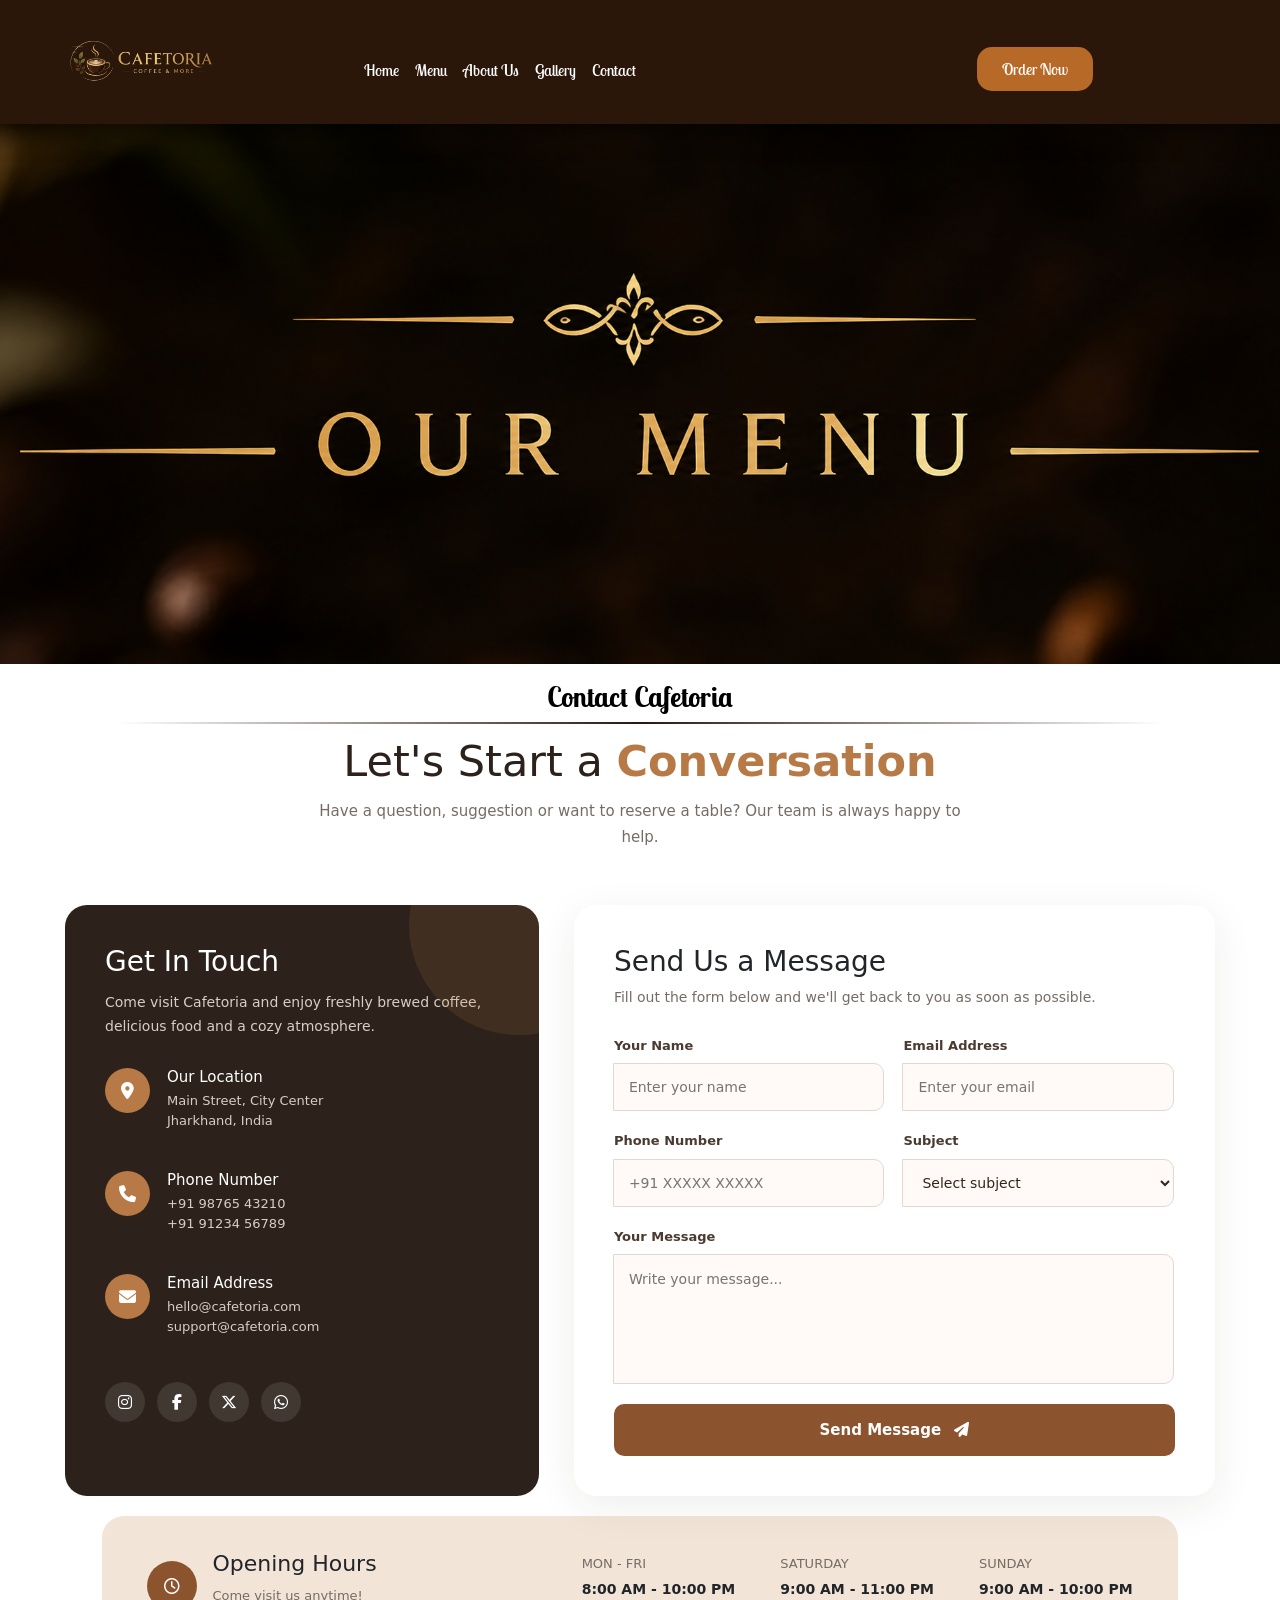
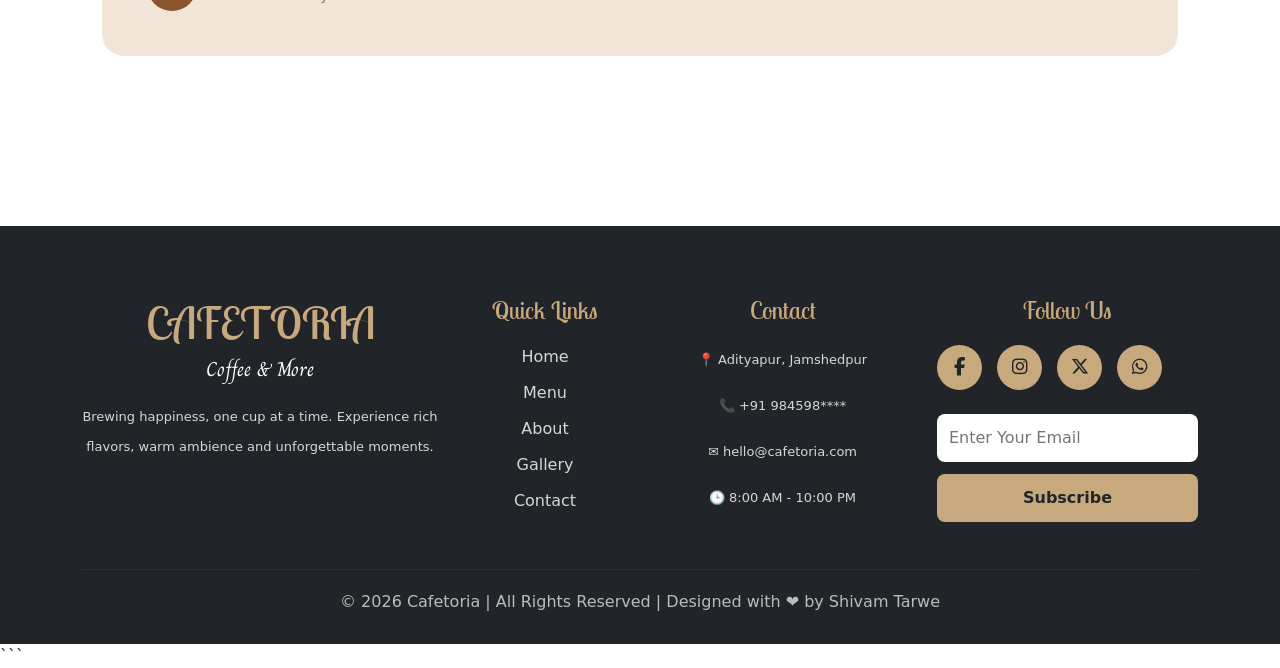
==== contactus.html @ feb21524 "updated version" ====
<!DOCTYPE html>
<html lang="en">

<head>
    <meta charset="UTF-8">
    <meta name="viewport" content="width=device-width, initial-scale=1.0">
    <title>Document</title>
    <link href="https://cdn.jsdelivr.net/npm/bootstrap@5.3.8/dist/css/bootstrap.min.css" rel="stylesheet"
        integrity="sha384-sRIl4kxILFvY47J16cr9ZwB07vP4J8+LH7qKQnuqkuIAvNWLzeN8tE5YBujZqJLB" crossorigin="anonymous">
    <link rel="stylesheet" href="https://cdnjs.cloudflare.com/ajax/libs/font-awesome/6.7.2/css/all.min.css">
    <link rel="preconnect" href="https://fonts.googleapis.com">
    <link rel="preconnect" href="https://fonts.gstatic.com" crossorigin>
    <link
        href="https://fonts.googleapis.com/css2?family=Charm:wght@400;700&family=Dancing+Script:wght@400..700&family=Lobster+Two:ital,wght@0,400;0,700;1,400;1,700&display=swap"
        rel="stylesheet">

    <link rel="stylesheet" href="css/menu.css">
    <link rel="stylesheet" href="css/media.css">
    <link rel="stylesheet" href="css/contactus.css">
</head>

<body>
    <header class="headermenu">
        <div class="container-fluid">
            <div class="row">
                <div class="col-lg-3 col-md-3 col-12">
                    <div class="image1">
                        <img src="logo1menu.png" alt="">
                    </div>
                </div>
                <div class="col-lg-5 col-md-5 col-12">
                    <nav class="navbar navbar-expand-lg">
                        <button class="navbar-toggler" type="button" data-bs-toggle="collapse"
                            data-bs-target="#navbarNavDropdown" aria-controls="navbarNavDropdown" aria-expanded="false"
                            aria-label="Toggle navigation">
                            <span class="navbar-toggler-icon"></span>
                        </button>
                        <div class="collapse navbar-collapse" id="navbarNavDropdown">
                            <ul class="navbar-nav">
                                <li class=" menu nav-item">
                                    <a class=" menu nav-link" href="index.html">Home</a>
                                </li>
                                <li class=" menu nav-item">
                                    <a class=" menu nav-link" href="meu.html">Menu</a>
                                </li>
                                <li class="menu nav-item">
                                    <a class="nav-link" href="about.html">About Us</a>
                                </li>
                                <li class="menu nav-item">
                                    <a class="nav-link" href="gallery.html">Gallery</a>
                                </li>
                                <li class="menu nav-item">
                                    <a class="nav-link" href="contact.html">Contact</a>
                                </li>
                            </ul>
                        </div>
                    </nav>
                </div>
                <div class="col-lg-4 col-md-4 col-12 gx-2">
                    <div class="buymenu">
                        <a href="#">Order Now</a>
                    </div>
                </div>
            </div>
        </div>
    </header>

    <section>
        <div class="row">
            <div class="col-12 menuhero">
                <img src="menuhero.png" alt="">
            </div>
        </div>
    </section>

    <!-- <section class="contact-section" id="contact"> -->
    <section>
        <div class="container px-5">
            <div class="row justify-content-center">
                <div class="col-12">
                    <div class="text pt-3">
                        <h3>Contact Cafetoria</h3>
                        <div class="line"></div>
                    </div>
                </div>
            </div>
        </div>
    </section>

        <div class="section-heading">
            <h2>Let's Start a <b>Conversation</b></h2>
            <p>Have a question, suggestion or want to reserve a table? Our team is always happy to help.</p>
        </div>

        <div class="contact-container">


            <!-- =====================
                 CONTACT INFORMATION
            ====================== -->

            <div class="contact-info">

                <h3>
                    Get In Touch
                </h3>

                <p>
                    Come visit Cafetoria and enjoy freshly brewed
                    coffee, delicious food and a cozy atmosphere.
                </p>


                <!-- Address -->

                <div class="info-item">

                    <div class="info-icon">
                        <i class="fa-solid fa-location-dot"></i>
                    </div>

                    <div>

                        <h4>Our Location</h4>

                        <p>
                            Main Street, City Center<br>
                            Jharkhand, India
                        </p>

                    </div>

                </div>


                <!-- Phone -->

                <div class="info-item">

                    <div class="info-icon">
                        <i class="fa-solid fa-phone"></i>
                    </div>

                    <div>

                        <h4>Phone Number</h4>

                        <p>
                            +91 98765 43210<br>
                            +91 91234 56789
                        </p>

                    </div>

                </div>


                <!-- Email -->

                <div class="info-item">

                    <div class="info-icon">
                        <i class="fa-solid fa-envelope"></i>
                    </div>

                    <div>

                        <h4>Email Address</h4>

                        <p>
                            hello@cafetoria.com<br>
                            support@cafetoria.com
                        </p>

                    </div>

                </div>


                <!-- Social Media -->

                <div class="social-links">

                    <a href="#">
                        <i class="fa-brands fa-instagram"></i>
                    </a>

                    <a href="#">
                        <i class="fa-brands fa-facebook-f"></i>
                    </a>

                    <a href="#">
                        <i class="fa-brands fa-x-twitter"></i>
                    </a>

                    <a href="#">
                        <i class="fa-brands fa-whatsapp"></i>
                    </a>

                </div>

            </div>



            <!-- =====================
                 CONTACT FORM
            ====================== -->

            <div class="contact-form">

                <h3>
                    Send Us a Message
                </h3>

                <p>
                    Fill out the form below and we'll get back
                    to you as soon as possible.
                </p>


                <form id="contactForm">


                    <!-- Name + Email -->

                    <div class="form-row">

                        <div class="input-group">

                            <label>
                                Your Name
                            </label>

                            <input
                                type="text"
                                id="name"
                                placeholder="Enter your name"
                                required>

                        </div>


                        <div class="input-group">

                            <label>
                                Email Address
                            </label>

                            <input
                                type="email"
                                id="email"
                                placeholder="Enter your email"
                                required>

                        </div>

                    </div>



                    <!-- Phone + Subject -->

                    <div class="form-row">

                        <div class="input-group">

                            <label>
                                Phone Number
                            </label>

                            <input
                                type="tel"
                                id="phone"
                                placeholder="+91 XXXXX XXXXX">

                        </div>


                        <div class="input-group">

                            <label>
                                Subject
                            </label>

                            <select id="subject">

                                <option value="">
                                    Select subject
                                </option>

                                <option>
                                    General Enquiry
                                </option>

                                <option>
                                    Table Reservation
                                </option>

                                <option>
                                    Feedback
                                </option>

                                <option>
                                    Catering
                                </option>

                            </select>

                        </div>

                    </div>



                    <!-- Message -->

                    <div class="input-group">

                        <label>
                            Your Message
                        </label>

                        <textarea
                            id="message"
                            placeholder="Write your message..."
                            required></textarea>

                    </div>



                    <!-- Button -->

                    <button
                        type="submit"
                        class="submit-btn">

                        Send Message

                        <i class="fa-solid fa-paper-plane"></i>

                    </button>


                </form>

            </div>

        </div>

    </section>



    <!-- =========================
         OPENING HOURS
    ========================= -->

    <section class="hours-section">

        <div class="hours-card">


            <div class="hours-title">

                <i class="fa-regular fa-clock"></i>

                <div>

                    <h3>Opening Hours</h3>

                    <p>
                        Come visit us anytime!
                    </p>

                </div>

            </div>


            <div class="hours">

                <div class="day">

                    <h4>MON - FRI</h4>

                    <p>
                        8:00 AM - 10:00 PM
                    </p>

                </div>


                <div class="day">

                    <h4>SATURDAY</h4>

                    <p>
                        9:00 AM - 11:00 PM
                    </p>

                </div>


                <div class="day">

                    <h4>SUNDAY</h4>

                    <p>
                        9:00 AM - 10:00 PM
                    </p>

                </div>

            </div>

        </div>

    </section>



    <!-- =========================
         FOOTER
    ========================= -->

    <footer class="footer">
        <div class="container">
            <div class="row">
                <div class="col-lg-4">
                    <h2>CAFETORIA</h2>
                    <h5>Coffee & More</h5>
                    <p>
                        Brewing happiness, one cup at a time.
                        Experience rich flavors, warm ambience
                        and unforgettable moments.
                    </p>
                </div>
                <div class="col-lg-2">
                    <h4>Quick Links</h4>
                    <ul>
                        <li><a href="#">Home</a></li>
                        <li><a href="#">Menu</a></li>
                        <li><a href="#">About</a></li>
                        <li><a href="#">Gallery</a></li>
                        <li><a href="#">Contact</a></li>
                    </ul>
                </div>
                <div class="col-lg-3">
                    <h4>Contact</h4>
                    <p>📍 Adityapur, Jamshedpur</p>
                    <p>📞 +91 984598****</p>
                    <p>✉ hello@cafetoria.com</p>
                    <p>🕒 8:00 AM - 10:00 PM</p>
                </div>
                <div class="col-lg-3">
                    <h4>Follow Us</h4>
                    <div class="social">
                        <a href="#"><i class="fa-brands fa-facebook-f"></i></a>
                        <a href="#"><i class="fa-brands fa-instagram"></i></a>
                        <a href="#"><i class="fa-brands fa-x-twitter"></i></a>
                        <a href="#"><i class="fa-brands fa-whatsapp"></i></a>
                    </div>
                    <br>
                    <input type="email" placeholder="Enter Your Email">
                    <button>Subscribe</button>
                </div>
            </div>
            <hr>
            <div class="copyright">
                © 2026 Cafetoria | All Rights Reserved | Designed with ❤️ by Shivam Tarwe
            </div>
        </div>
    </footer>



    <!-- =========================
         JAVASCRIPT
    ========================= -->

    <script>

        const form =
            document.getElementById("contactForm");


        form.addEventListener("submit", function (event) {

            event.preventDefault();


            const name =
                document.getElementById("name").value;


            alert(
                "Thank you, " +
                name +
                "! Your message has been sent successfully."
            );


            form.reset();

        });

    </script>


</body>

</html>
```
---- css/menu.css ----
.headermenu .container-fluid { 
    background: #2B160A;
    backdrop-filter: blur(12px);
    padding:12px 60px;
    box-shadow: 0 8px 20px rgba(0, 0, 0, 0.5);
    z-index: 500;
}

.image1 img{
    height:100px;
    width:160px;
}

.nav-item {
    padding-top: 30px;
    padding-left: 0px;
}

.menu .nav-link{
    color: white;
    display: flex;
    justify-content: center;
    align-items: center;
    font-family: "Lobster Two", sans-serif;
    font-weight: 400;
    font-style: normal;
}

.buymenu{
    display:flex;
    justify-content:center;
    align-items:center;
    gap:15px;
    padding-top:35px;
}

.buymenu a {
    color: white;
    text-decoration: none;
    padding:10px 25px;
    display:inline-block;
    background: #B76928;
    border-radius: 15px;
    font-family: "Lobster Two", sans-serif;
    font-weight: 400;
    font-style: normal;
  
}
.menuhero img{
    width: 100%;
    height: 60vh;
    object-fit: cover;
    object-position: center;
}
.text h3{
    color: black;
  font-family: "Lobster Two", sans-serif;
  font-weight: 700;
  font-style: normal;
  text-align: center;

}
.line{
    width: 100%;
    background: linear-gradient(to right,transparent,#2B160A,transparent);
    height: 2px;
}
.inputsection input{
    width: 100%;
    border: solid 2px black;
    border-radius: 15px;
    text-align: center;
    color: black;
    font-weight: bold;
}
.image img{
    width: 60%;
    height: 60%;
}
.allitems{
    border: 1px solid black;
    border-radius: 20px;
    min-height: 80px;
    display: flex;
    align-items: center;
}
.allitems:hover{
    color: white;
    background: black;
}
.activecards{
    background: black;
    border: solid 3px goldenrod;
}
.activecards .text3 p{
    color: white;
}
.image,
.text3{
    height: 90px;
    display: flex;
    justify-content: center;
    align-items: center;
}

.text3 p{
    margin: 0;
    font-size: 22px;
    font-family: "Lobster Two", sans-serif;
    white-space: nowrap;
}
.bg-white{
    background: #2B160A !important;
    border-radius: 14px;
    border: solid 2px white;
    min-height: 350px;
}
.bg-white img{
    height: 150px;
    width: 100%;
    border-top-left-radius: 14px;
    border-top-right-radius: 14px;
}
.bg-white h3{
    color: white;
}
.bg-white p{
    color: white;
}
.bg-white h6{
    color: white;
    padding-bottom: 20px;
}
.bg-white a{
    text-decoration: none;
    padding: 8px 30px;
    background: #C0925E;
    gap: 30px;
    border-radius: 15px;
    color: white;
}
.bg-white a:hover{
    background: white;
    color: black;
}
.viewall{
    text-align: center;
    padding-top: 18px;
}
.viewall a{
    text-decoration: none;
    color: white;
    background: #C0925E;
    border-radius: 14px;
    padding: 8px 50px;
}
.bg-danger{
    background: #504915 !important;
    border-radius: 14px;
    border: solid 2px white;
    min-height: 350px;
}
.bg-danger img{
    height: 150px;
    width: 100%;
    border-top-left-radius: 14px;
    border-top-right-radius: 14px;
}
.bg-danger h3{
    color: white;
}
.bg-danger p{
    color: white;
}
.bg-danger h6{
    color: white;
    padding-bottom: 20px;
}
.bg-danger a{
    text-decoration: none;
    padding: 8px 30px;
    background: #C0925E;
    gap: 30px;
    border-radius: 15px;
    color: white;
}
.bg-danger a:hover{
    background: white;
    color: black;
}
.beverages{
    background: #014850 !important;
    border-radius: 14px;
    border: solid 2px white;
    min-height: 360px;

}
.beverages img{
    height: 150px;
    width: 100%;
    border-top-left-radius: 14px;
    border-top-right-radius: 14px;
}
.beverages h3{
    color: white;
}
.beverages p{
    color: white;
}
.beverages h6{
    color: white;
    padding-bottom: 20px;
}
.beverages a{
    text-decoration: none;
    padding: 8px 30px;
    background: #C0925E;
    gap: 30px;
    border-radius: 15px;
    color: white;
}
.beverages a:hover{
    background: white;
    color: black;
}
.viewall{
    text-align: center;
    padding-top: 18px;
}
.footer{
background:#212529;
padding:70px 0 30px;
margin-top:80px;
}
.footer h2{
color:#C8A97E;
font-family:"Lobster Two",sans-serif;
font-size:45px;
}
.footer h5{
color:white;
margin-bottom:20px;
font-family:"Charm",cursive;
}
.footer h4{
color:#C8A97E;
margin-bottom:20px;
font-family:"Lobster Two",sans-serif;
}
.footer p{
color:#d6d6d6;
line-height:30px;
}
.footer ul{
padding:0;
list-style:none;
}
.footer ul li{
margin-bottom:12px;
}
.footer ul li a{
color:#d6d6d6;
text-decoration:none;
transition:.3s;
}
.footer ul li a:hover{
color:#C8A97E;
padding-left:18px;
}
.social{
display:flex;
gap:15px;
}
.social a{
width:45px;
height:45px;
background:#C8A97E;
color:#212529;
display:flex;
justify-content:center;
align-items:center;
border-radius:50%;
font-size:18px;
transition:.3s;
text-decoration:none;
}
.social a:hover{
background:white;
transform:translateY(-5px);
}
.footer input{
width:100%;
padding:12px;
border:none;
border-radius:8px;
margin-bottom:12px;
outline:none;
}
.footer button{
width:100%;
padding:12px;
background:#C8A97E;
color:#212529;
border:none;
border-radius:8px;
font-weight:bold;
transition:.3s;
}
.footer button:hover{
background:white;
}
.footer hr{
border-color:#555;
margin:40px 0 20px;
}
.copyright{
text-align:center;
color:#bbb;
}
---- css/contactus.css ----
.contact-section {
    padding: 90px 8%;
}

.section-heading {
    text-align: center;
    max-width: 650px;
    margin: 0 auto 55px;
}

.section-heading span {
    color: #b77945;
    font-size: 13px;
    font-weight: 700;
    letter-spacing: 3px;
}

.section-heading h2 {
    font-size: 43px;
    margin: 12px 0;
    color: #2c211b;
}

.section-heading h2 b {
    color: #b77945;
}

.section-heading p {
    color: #766c65;
    font-size: 15px;
    line-height: 1.7;
}

.contact-container {
    max-width: 1150px;
    margin: auto;
    display: grid;
    grid-template-columns: 0.85fr 1.15fr;
    gap: 35px;
}

/* ========================= LEFT SIDE ========================= */
.contact-info {
    background: #2c211b;
    padding: 40px;
    border-radius: 22px;
    color: white;
    position: relative;
    overflow: hidden;
}

.contact-info::before {
    content: "";
    position: absolute;
    width: 220px;
    height: 220px;
    border-radius: 50%;
    background: rgba(183, 121, 69, 0.15);
    right: -90px;
    top: -90px;
}

.contact-info h3 {
    font-size: 28px;
    margin-bottom: 12px;
}

.contact-info>p {
    color: #d9cec6;
    font-size: 14px;
    line-height: 1.7;
    margin-bottom: 30px;
}

/* Info Item */
.info-item {
    display: flex;
    align-items: flex-start;
    gap: 17px;
    margin-bottom: 25px;
}

.info-icon {
    min-width: 45px;
    height: 45px;
    display: flex;
    align-items: center;
    justify-content: center;
    border-radius: 50%;
    background: #b77945;
    color: white;
    font-size: 17px;
}

.info-item h4 {
    font-size: 15px;
    margin-bottom: 5px;
}

.info-item p {
    color: #d9cec6;
    font-size: 13px;
    line-height: 1.5;
}

/* Social */
.social-links {
    display: flex;
    gap: 12px;
    margin-top: 30px;
}

.social-links a {
    width: 40px;
    height: 40px;
    display: flex;
    align-items: center;
    justify-content: center;
    border-radius: 50%;
    background: rgba(255, 255, 255, 0.1);
    color: white;
    text-decoration: none;
    transition: 0.3s;
}

.social-links a:hover {
    background: #b77945;
    transform: translateY(-4px);
}

/* ========================= FORM ========================= */
.contact-form {
    background: white;
    padding: 40px;
    border-radius: 22px;
    box-shadow: 0 10px 40px rgba(57, 38, 25, 0.08);
}

.contact-form h3 {
    font-size: 28px;
    margin-bottom: 8px;
}

.contact-form>p {
    color: #766c65;
    font-size: 14px;
    margin-bottom: 28px;
}

.form-row {
    display: grid;
    grid-template-columns: 1fr 1fr;
    gap: 18px;
}

.input-group {
    margin-bottom: 20px;
}

.input-group label {
    display: block;
    font-size: 13px;
    font-weight: 600;
    color: #4b3a30;
    margin-bottom: 8px;
}

.input-group input,
.input-group textarea,
.input-group select {
    width: 100%;
    border: 1px solid #e3d8cf;
    background: #fffaf7;
    border-radius: 10px;
    padding: 14px 15px;
    outline: none;
    font-family: inherit;
    font-size: 14px;
    color: #33251d;
    transition: 0.3s;
}

.input-group input {
    height: 48px;
}

.input-group textarea {
    height: 130px;
    resize: none;
}

.input-group input:focus,
.input-group textarea:focus,
.input-group select:focus {
    border-color: #b77945;
    background: white;
    box-shadow: 0 0 0 3px rgba(183, 121, 69, 0.1);
}

/* Submit */
.submit-btn {
    width: 100%;
    height: 52px;
    border: none;
    border-radius: 10px;
    background: #8b542e;
    color: white;
    font-size: 15px;
    font-weight: 600;
    cursor: pointer;
    transition: 0.3s;
}

.submit-btn:hover {
    background: #6f4022;
    transform: translateY(-2px);
    box-shadow: 0 8px 20px rgba(111, 64, 34, 0.2);
}

.submit-btn i {
    margin-left: 8px;
}

/* ========================= OPENING HOURS ========================= */
.hours-section {
    padding: 20px 8% 90px;
}

.hours-card {
    max-width: 1150px;
    margin: auto;
    background: #f2e5d8;
    border-radius: 22px;
    padding: 35px 45px;
    display: flex;
    align-items: center;
    justify-content: space-between;
    gap: 30px;
}

.hours-title {
    display: flex;
    align-items: center;
    gap: 15px;
}

.hours-title i {
    width: 50px;
    height: 50px;
    display: flex;
    align-items: center;
    justify-content: center;
    background: #8b542e;
    color: white;
    border-radius: 50%;
}

.hours-title h3 {
    font-size: 22px;
}

.hours-title p {
    font-size: 13px;
    color: #766c65;
    margin-top: 4px;
}

.hours {
    display: flex;
    gap: 45px;
}

.day h4 {
    font-size: 13px;
    color: #766c65;
    margin-bottom: 7px;
}

.day p {
    font-size: 14px;
    font-weight: 600;
}

/* ========================= FOOTER ========================= */
footer {
    background: #2c211b;
    text-align: center;
    padding: 35px 20px;
    color: white;
}

footer h3 {
    font-size: 25px;
    margin-bottom: 10px;
}

footer h3 i {
    color: #b77945;
}

footer p {
    color: #d5c9c0;
    font-size: 13px;
}

/* ========================= TABLET ========================= */
@media (max-width: 900px) {
    .navbar {
        padding: 0 5%;
    }

    .contact-section {
        padding: 70px 5%;
    }

    .contact-container {
        grid-template-columns: 1fr;
    }

    .hours-section {
        padding: 10px 5% 70px;
    }

    .hours-card {
        flex-direction: column;
        align-items: flex-start;
    }

    .hours {
        width: 100%;
        justify-content: space-between;
    }

    .hero-content h1 {
        font-size: 48px;
    }
}

/* ========================= MOBILE ========================= */
@media (max-width: 600px) {
    .navbar {
        height: 65px;
        padding: 0 20px;
    }

    .logo {
        font-size: 23px;
    }

    .nav-links {
        display: none;
    }

    /* Hero */
    .hero {
        min-height: 320px;
    }

    .hero-content h1 {
        font-size: 38px;
    }

    .hero-content p {
        font-size: 14px;
    }

    /* Contact */
    .contact-section {
        padding: 60px 20px;
    }

    .section-heading {
        margin-bottom: 35px;
    }

    .section-heading h2 {
        font-size: 32px;
    }

    .section-heading p {
        font-size: 14px;
    }

    .contact-info,
    .contact-form {
        padding: 28px 22px;
        border-radius: 18px;
    }

    .contact-info h3,
    .contact-form h3 {
        font-size: 24px;
    }

    .form-row {
        grid-template-columns: 1fr;
        gap: 0;
    }

    /* Hours */
    .hours-section {
        padding: 0 20px 60px;
    }

    .hours-card {
        padding: 28px 22px;
        border-radius: 18px;
    }

    .hours {
        flex-direction: column;
        gap: 18px;
    }
}
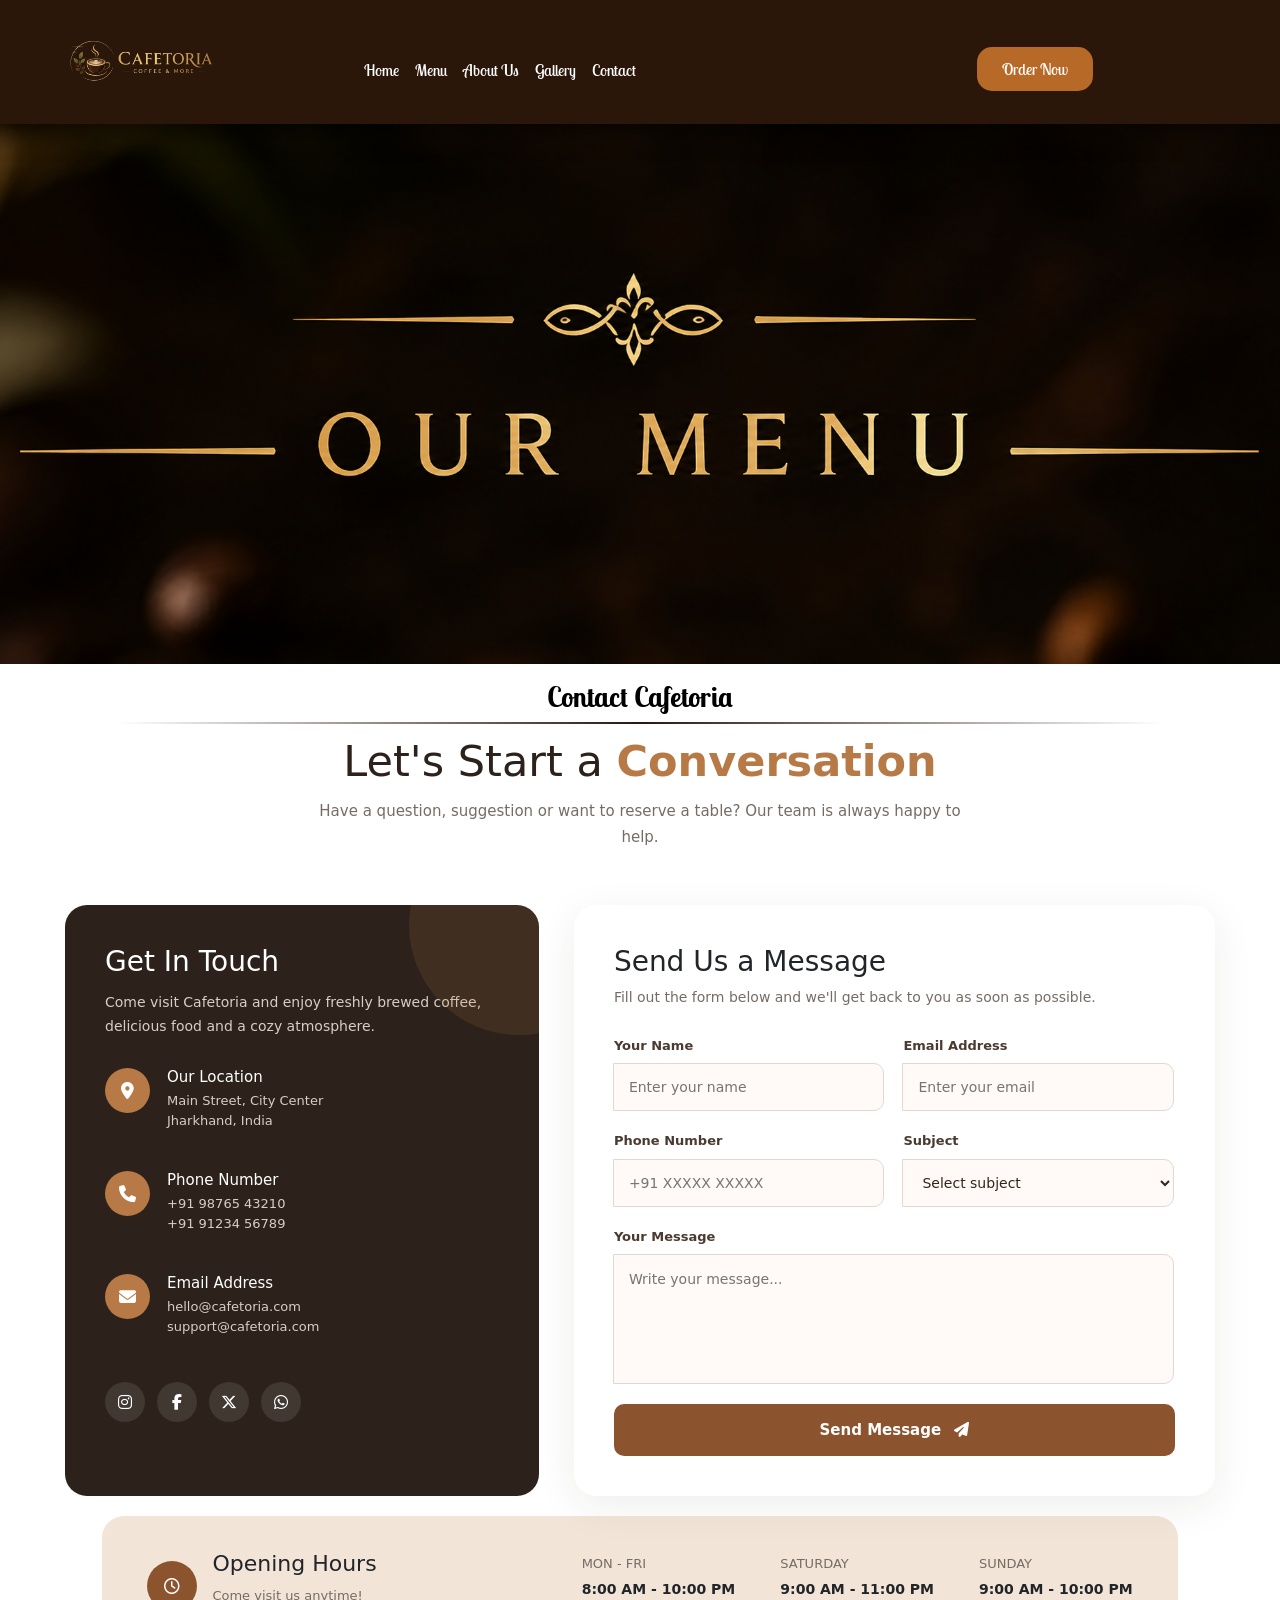
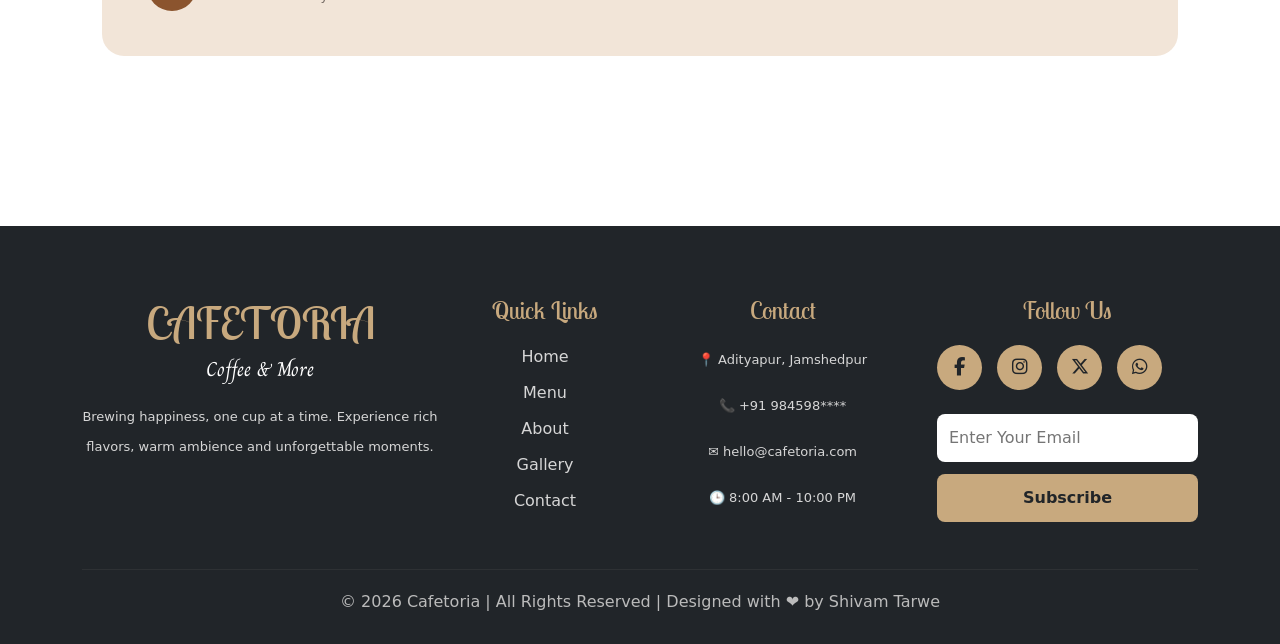
==== commit 3f10a67a: "updated" ====
--- a/contactus.html
+++ b/contactus.html
@@ -50,7 +50,7 @@
                                     <a class="nav-link" href="gallery.html">Gallery</a>
                                 </li>
                                 <li class="menu nav-item">
-                                    <a class="nav-link" href="contact.html">Contact</a>
+                                    <a class="nav-link" href="contactus.html">Contact</a>
                                 </li>
                             </ul>
                         </div>
@@ -73,7 +73,6 @@
         </div>
     </section>
 
-    <!-- <section class="contact-section" id="contact"> -->
     <section>
         <div class="container px-5">
             <div class="row justify-content-center">
@@ -86,345 +85,220 @@
             </div>
         </div>
     </section>
-
-        <div class="section-heading">
-            <h2>Let's Start a <b>Conversation</b></h2>
-            <p>Have a question, suggestion or want to reserve a table? Our team is always happy to help.</p>
-        </div>
-
-        <div class="contact-container">
-
-
-            <!-- =====================
-                 CONTACT INFORMATION
-            ====================== -->
-
-            <div class="contact-info">
-
-                <h3>
-                    Get In Touch
-                </h3>
-
-                <p>
-                    Come visit Cafetoria and enjoy freshly brewed
-                    coffee, delicious food and a cozy atmosphere.
-                </p>
-
-
-                <!-- Address -->
-
-                <div class="info-item">
-
-                    <div class="info-icon">
-                        <i class="fa-solid fa-location-dot"></i>
-                    </div>
-
-                    <div>
-
-                        <h4>Our Location</h4>
-
-                        <p>
-                            Main Street, City Center<br>
-                            Jharkhand, India
-                        </p>
-
-                    </div>
-
-                </div>
-
-
-                <!-- Phone -->
-
-                <div class="info-item">
-
-                    <div class="info-icon">
-                        <i class="fa-solid fa-phone"></i>
-                    </div>
-
-                    <div>
-
-                        <h4>Phone Number</h4>
-
-                        <p>
-                            +91 98765 43210<br>
-                            +91 91234 56789
-                        </p>
-
-                    </div>
-
-                </div>
-
-
-                <!-- Email -->
-
-                <div class="info-item">
-
-                    <div class="info-icon">
-                        <i class="fa-solid fa-envelope"></i>
-                    </div>
-
-                    <div>
-
-                        <h4>Email Address</h4>
-
-                        <p>
-                            hello@cafetoria.com<br>
-                            support@cafetoria.com
-                        </p>
-
-                    </div>
-
-                </div>
-
-
-                <!-- Social Media -->
-
-                <div class="social-links">
-
-                    <a href="#">
-                        <i class="fa-brands fa-instagram"></i>
-                    </a>
-
-                    <a href="#">
-                        <i class="fa-brands fa-facebook-f"></i>
-                    </a>
-
-                    <a href="#">
-                        <i class="fa-brands fa-x-twitter"></i>
-                    </a>
-
-                    <a href="#">
-                        <i class="fa-brands fa-whatsapp"></i>
-                    </a>
-
-                </div>
-
-            </div>
-
-
-
-            <!-- =====================
-                 CONTACT FORM
-            ====================== -->
-
-            <div class="contact-form">
-
-                <h3>
-                    Send Us a Message
-                </h3>
-
-                <p>
-                    Fill out the form below and we'll get back
-                    to you as soon as possible.
-                </p>
-
-
-                <form id="contactForm">
-
-
-                    <!-- Name + Email -->
-
-                    <div class="form-row">
-
-                        <div class="input-group">
-
-                            <label>
-                                Your Name
-                            </label>
-
-                            <input
-                                type="text"
-                                id="name"
-                                placeholder="Enter your name"
-                                required>
-
-                        </div>
-
-
-                        <div class="input-group">
-
-                            <label>
-                                Email Address
-                            </label>
-
-                            <input
-                                type="email"
-                                id="email"
-                                placeholder="Enter your email"
-                                required>
-
-                        </div>
-
-                    </div>
-
-
-
-                    <!-- Phone + Subject -->
-
-                    <div class="form-row">
-
-                        <div class="input-group">
-
-                            <label>
-                                Phone Number
-                            </label>
-
-                            <input
-                                type="tel"
-                                id="phone"
-                                placeholder="+91 XXXXX XXXXX">
-
-                        </div>
-
-
-                        <div class="input-group">
-
-                            <label>
-                                Subject
-                            </label>
-
-                            <select id="subject">
-
-                                <option value="">
-                                    Select subject
-                                </option>
-
-                                <option>
-                                    General Enquiry
-                                </option>
-
-                                <option>
-                                    Table Reservation
-                                </option>
-
-                                <option>
-                                    Feedback
-                                </option>
-
-                                <option>
-                                    Catering
-                                </option>
-
-                            </select>
-
-                        </div>
-
-                    </div>
-
-
-
-                    <!-- Message -->
+    <div class="section-heading">
+        <h2>Let's Start a <b>Conversation</b></h2>
+        <p>Have a question, suggestion or want to reserve a table? Our team is always happy to help.</p>
+    </div>
+    <div class="contact-container">
+        <div class="contact-info">
+            <h3>Get In Touch</h3>
+            <p>Come visit Cafetoria and enjoy freshly brewed coffee, delicious food and a cozy atmosphere.</p>
+            <div class="info-item">
+                <div class="info-icon">
+                    <i class="fa-solid fa-location-dot"></i>
+                </div>
+                <div>
+                    <h4>Our Location</h4>
+                    <p>
+                        Main Street, City Center<br>
+                        Jharkhand, India
+                    </p>
+                </div>
+            </div>
+            <div class="info-item">
+
+                <div class="info-icon">
+                    <i class="fa-solid fa-phone"></i>
+                </div>
+
+                <div>
+
+                    <h4>Phone Number</h4>
+
+                    <p>
+                        +91 98765 43210<br>
+                        +91 91234 56789
+                    </p>
+
+                </div>
+
+            </div>
+
+            <div class="info-item">
+
+                <div class="info-icon">
+                    <i class="fa-solid fa-envelope"></i>
+                </div>
+
+                <div>
+
+                    <h4>Email Address</h4>
+
+                    <p>
+                        hello@cafetoria.com<br>
+                        support@cafetoria.com
+                    </p>
+
+                </div>
+
+            </div>
+
+            <div class="social-links">
+
+                <a href="#">
+                    <i class="fa-brands fa-instagram"></i>
+                </a>
+
+                <a href="#">
+                    <i class="fa-brands fa-facebook-f"></i>
+                </a>
+
+                <a href="#">
+                    <i class="fa-brands fa-x-twitter"></i>
+                </a>
+
+                <a href="#">
+                    <i class="fa-brands fa-whatsapp"></i>
+                </a>
+
+            </div>
+
+        </div>
+
+        <div class="contact-form">
+
+            <h3>
+                Send Us a Message
+            </h3>
+
+            <p>
+                Fill out the form below and we'll get back
+                to you as soon as possible.
+            </p>
+
+
+            <form id="contactForm">
+
+                <div class="form-row">
 
                     <div class="input-group">
 
                         <label>
-                            Your Message
+                            Your Name
                         </label>
 
-                        <textarea
-                            id="message"
-                            placeholder="Write your message..."
-                            required></textarea>
-
-                    </div>
-
-
-
-                    <!-- Button -->
-
-                    <button
-                        type="submit"
-                        class="submit-btn">
-
-                        Send Message
-
-                        <i class="fa-solid fa-paper-plane"></i>
-
-                    </button>
-
-
-                </form>
-
-            </div>
-
-        </div>
-
+                        <input type="text" id="name" placeholder="Enter your name" required>
+
+                    </div>
+
+
+                    <div class="input-group">
+
+                        <label>
+                            Email Address
+                        </label>
+
+                        <input type="email" id="email" placeholder="Enter your email" required>
+
+                    </div>
+
+                </div>
+
+
+
+                <div class="form-row">
+
+                    <div class="input-group">
+
+                        <label>
+                            Phone Number
+                        </label>
+
+                        <input type="tel" id="phone" placeholder="+91 XXXXX XXXXX">
+
+                    </div>
+
+
+                    <div class="input-group">
+
+                        <label>
+                            Subject
+                        </label>
+
+                        <select id="subject">
+
+                            <option value="">
+                                Select subject
+                            </option>
+
+                            <option>
+                                General Enquiry
+                            </option>
+
+                            <option>
+                                Table Reservation
+                            </option>
+
+                            <option>
+                                Feedback
+                            </option>
+
+                            <option>
+                                Catering
+                            </option>
+
+                        </select>
+
+                    </div>
+
+                </div>
+                <div class="input-group">
+                    <label>
+                        Your Message
+                    </label>
+                    <textarea id="message" placeholder="Write your message..." required></textarea>
+                </div>
+                <button type="submit" class="submit-btn">
+                    Send Message
+                    <i class="fa-solid fa-paper-plane"></i>
+                </button>
+            </form>
+        </div>
+    </div>
     </section>
-
-
-
-    <!-- =========================
-         OPENING HOURS
-    ========================= -->
-
     <section class="hours-section">
-
         <div class="hours-card">
-
-
             <div class="hours-title">
-
                 <i class="fa-regular fa-clock"></i>
-
                 <div>
-
                     <h3>Opening Hours</h3>
-
                     <p>
                         Come visit us anytime!
                     </p>
-
-                </div>
-
-            </div>
-
-
+                </div>
+            </div>
             <div class="hours">
-
                 <div class="day">
-
                     <h4>MON - FRI</h4>
-
                     <p>
                         8:00 AM - 10:00 PM
                     </p>
-
-                </div>
-
-
+                </div>
                 <div class="day">
-
                     <h4>SATURDAY</h4>
-
                     <p>
                         9:00 AM - 11:00 PM
                     </p>
-
-                </div>
-
-
+                </div>
                 <div class="day">
-
                     <h4>SUNDAY</h4>
-
                     <p>
                         9:00 AM - 10:00 PM
                     </p>
-
-                </div>
-
-            </div>
-
-        </div>
-
+                </div>
+            </div>
+        </div>
     </section>
-
-
-
-    <!-- =========================
-         FOOTER
-    ========================= -->
-
     <footer class="footer">
         <div class="container">
             <div class="row">
@@ -473,43 +347,6 @@
             </div>
         </div>
     </footer>
-
-
-
-    <!-- =========================
-         JAVASCRIPT
-    ========================= -->
-
-    <script>
-
-        const form =
-            document.getElementById("contactForm");
-
-
-        form.addEventListener("submit", function (event) {
-
-            event.preventDefault();
-
-
-            const name =
-                document.getElementById("name").value;
-
-
-            alert(
-                "Thank you, " +
-                name +
-                "! Your message has been sent successfully."
-            );
-
-
-            form.reset();
-
-        });
-
-    </script>
-
-
 </body>
 
-</html>
-```
+</html>
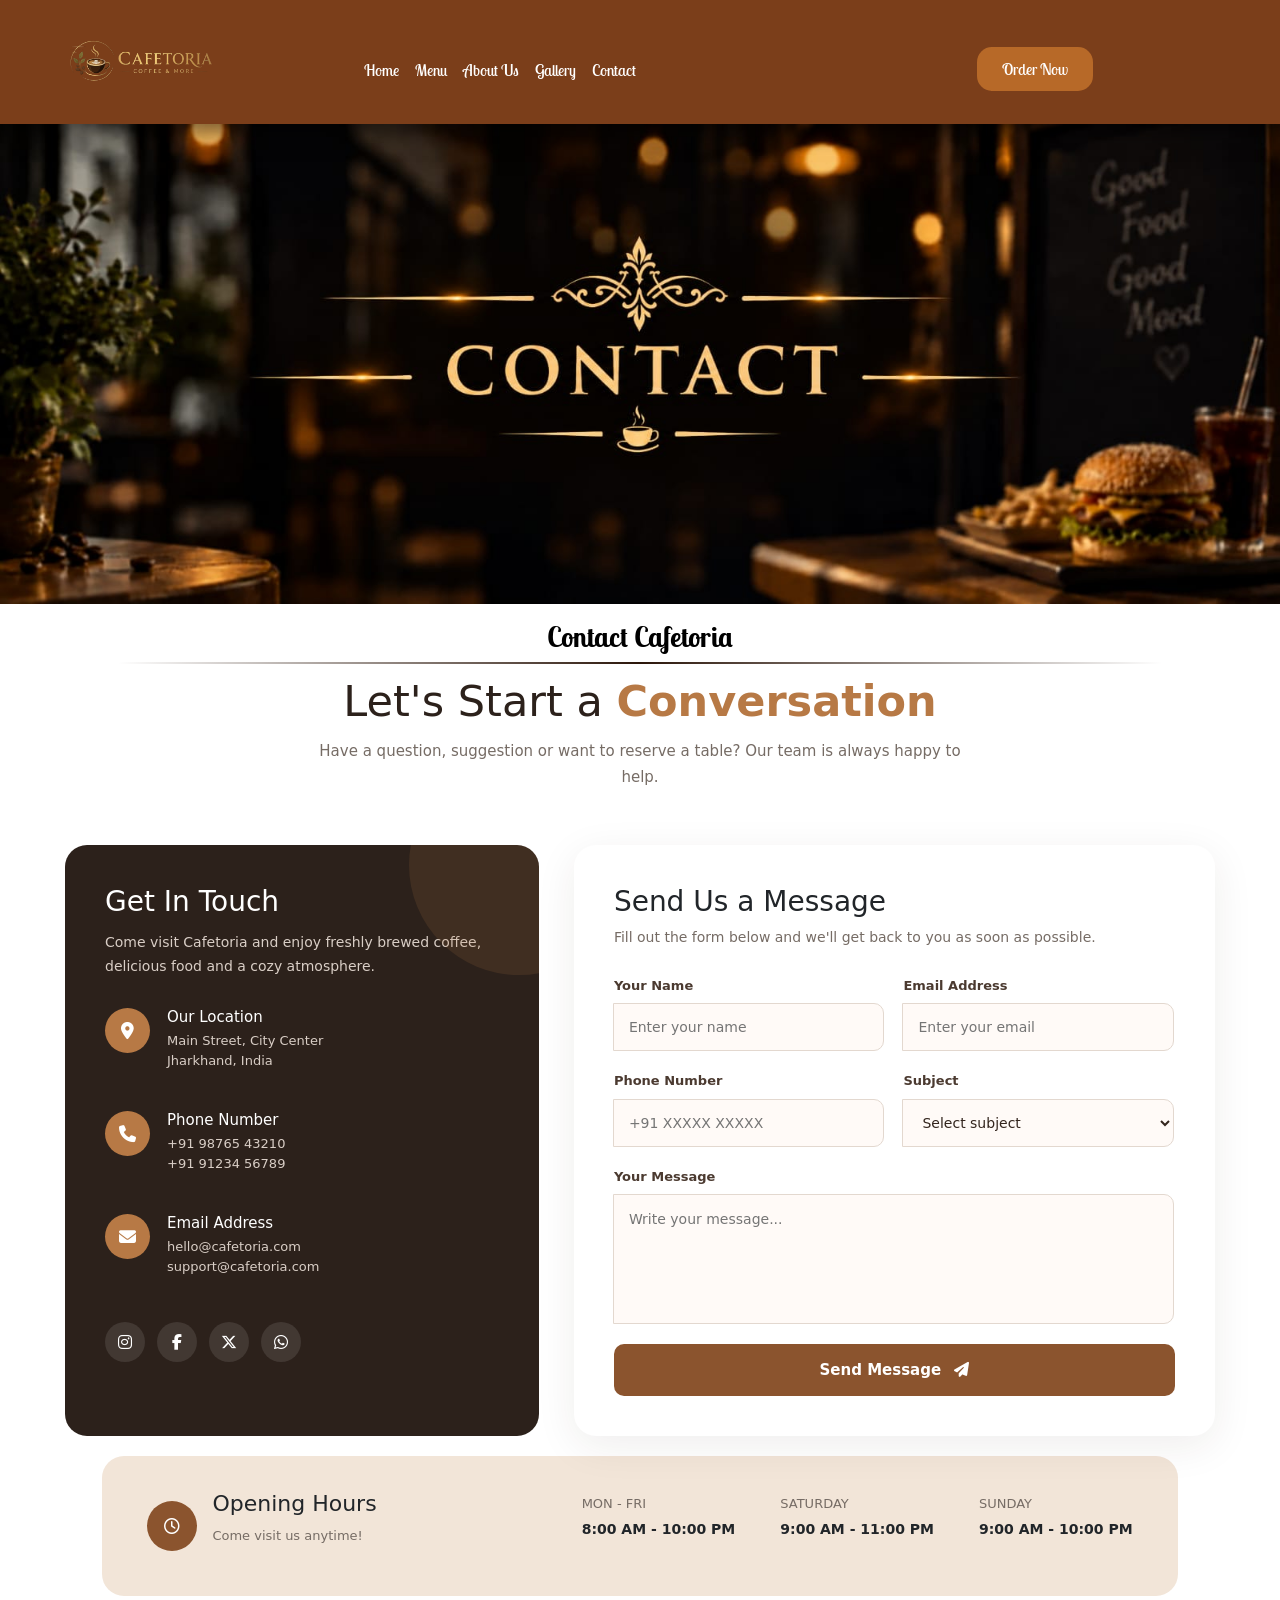
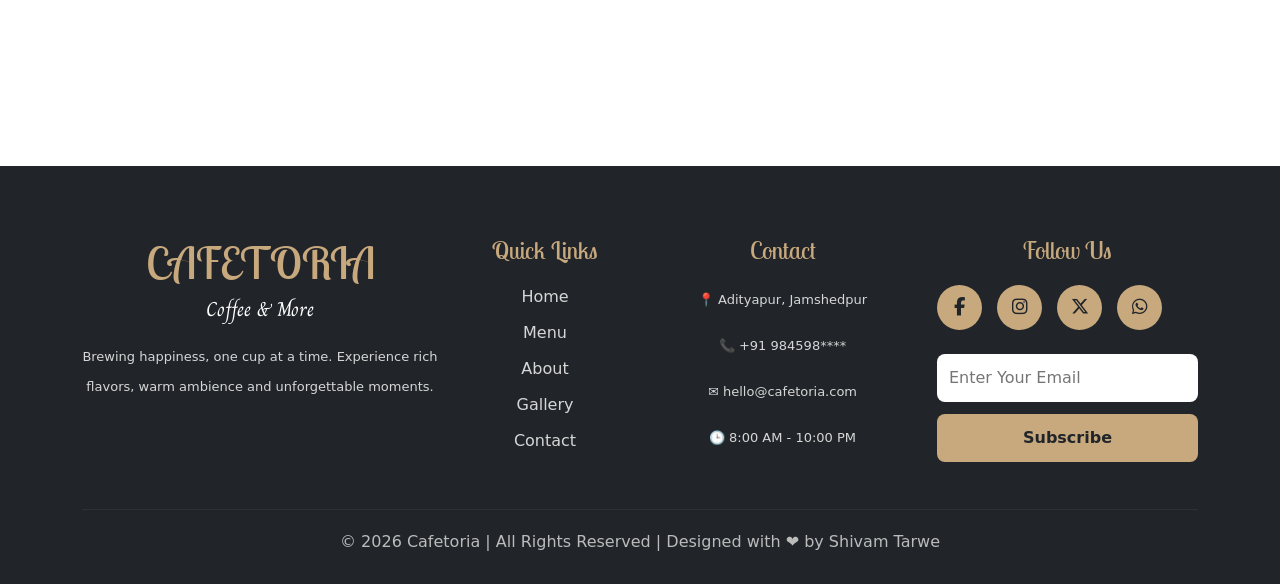
==== commit 5ff83fda: "updated" ====
--- a/contactus.html
+++ b/contactus.html
@@ -68,7 +68,7 @@
     <section>
         <div class="row">
             <div class="col-12 menuhero">
-                <img src="menuhero.png" alt="">
+                <img src="contact.jpeg" alt="">
             </div>
         </div>
     </section>
@@ -238,19 +238,14 @@
                             <option>
                                 Table Reservation
                             </option>
-
                             <option>
                                 Feedback
                             </option>
-
                             <option>
                                 Catering
                             </option>
-
                         </select>
-
-                    </div>
-
+                    </div>
                 </div>
                 <div class="input-group">
                     <label>
--- a/css/menu.css
+++ b/css/menu.css
@@ -1,5 +1,5 @@
 .headermenu .container-fluid { 
-    background: #2B160A;
+    background: #7b3e1a;
     backdrop-filter: blur(12px);
     padding:12px 60px;
     box-shadow: 0 8px 20px rgba(0, 0, 0, 0.5);
@@ -317,3 +317,17 @@
 text-align:center;
 color:#bbb;
 }
+
+@media (max-width: 600px) {
+    .menuhero {
+        width: 100%;
+        height: auto;
+    }
+
+    .menuhero img {
+        width: 100%;
+        height: auto;
+        object-fit: contain;
+        display: block;
+    }
+}
--- a/css/contactus.css
+++ b/css/contactus.css
@@ -39,7 +39,6 @@
     gap: 35px;
 }
 
-/* ========================= LEFT SIDE ========================= */
 .contact-info {
     background: #2c211b;
     padding: 40px;
@@ -72,7 +71,6 @@
     margin-bottom: 30px;
 }
 
-/* Info Item */
 .info-item {
     display: flex;
     align-items: flex-start;
@@ -103,7 +101,6 @@
     line-height: 1.5;
 }
 
-/* Social */
 .social-links {
     display: flex;
     gap: 12px;
@@ -128,7 +125,6 @@
     transform: translateY(-4px);
 }
 
-/* ========================= FORM ========================= */
 .contact-form {
     background: white;
     padding: 40px;
@@ -196,8 +192,6 @@
     background: white;
     box-shadow: 0 0 0 3px rgba(183, 121, 69, 0.1);
 }
-
-/* Submit */
 .submit-btn {
     width: 100%;
     height: 52px;
@@ -221,7 +215,6 @@
     margin-left: 8px;
 }
 
-/* ========================= OPENING HOURS ========================= */
 .hours-section {
     padding: 20px 8% 90px;
 }
@@ -280,8 +273,6 @@
     font-size: 14px;
     font-weight: 600;
 }
-
-/* ========================= FOOTER ========================= */
 footer {
     background: #2c211b;
     text-align: center;
@@ -303,7 +294,6 @@
     font-size: 13px;
 }
 
-/* ========================= TABLET ========================= */
 @media (max-width: 900px) {
     .navbar {
         padding: 0 5%;
@@ -336,26 +326,7 @@
     }
 }
 
-/* ========================= MOBILE ========================= */
 @media (max-width: 600px) {
-    .navbar {
-        height: 65px;
-        padding: 0 20px;
-    }
-
-    .logo {
-        font-size: 23px;
-    }
-
-    .nav-links {
-        display: none;
-    }
-
-    /* Hero */
-    .hero {
-        min-height: 320px;
-    }
-
     .hero-content h1 {
         font-size: 38px;
     }
@@ -363,8 +334,6 @@
     .hero-content p {
         font-size: 14px;
     }
-
-    /* Contact */
     .contact-section {
         padding: 60px 20px;
     }
@@ -396,8 +365,6 @@
         grid-template-columns: 1fr;
         gap: 0;
     }
-
-    /* Hours */
     .hours-section {
         padding: 0 20px 60px;
     }
@@ -411,4 +378,27 @@
         flex-direction: column;
         gap: 18px;
     }
-}+}
+/* Contact Hero */
+.menuhero {
+    width: 100%;
+    overflow: hidden;
+}
+
+.menuhero img {
+    width: 100%;
+    height: auto;
+    display: block;
+    object-fit: contain;
+}
+    .menuhero {
+        width: 100%;
+        height: auto;
+    }
+
+    .menuhero img {
+        width: 100%;
+        height: auto;
+        object-fit: contain;
+        display: block;
+    }
